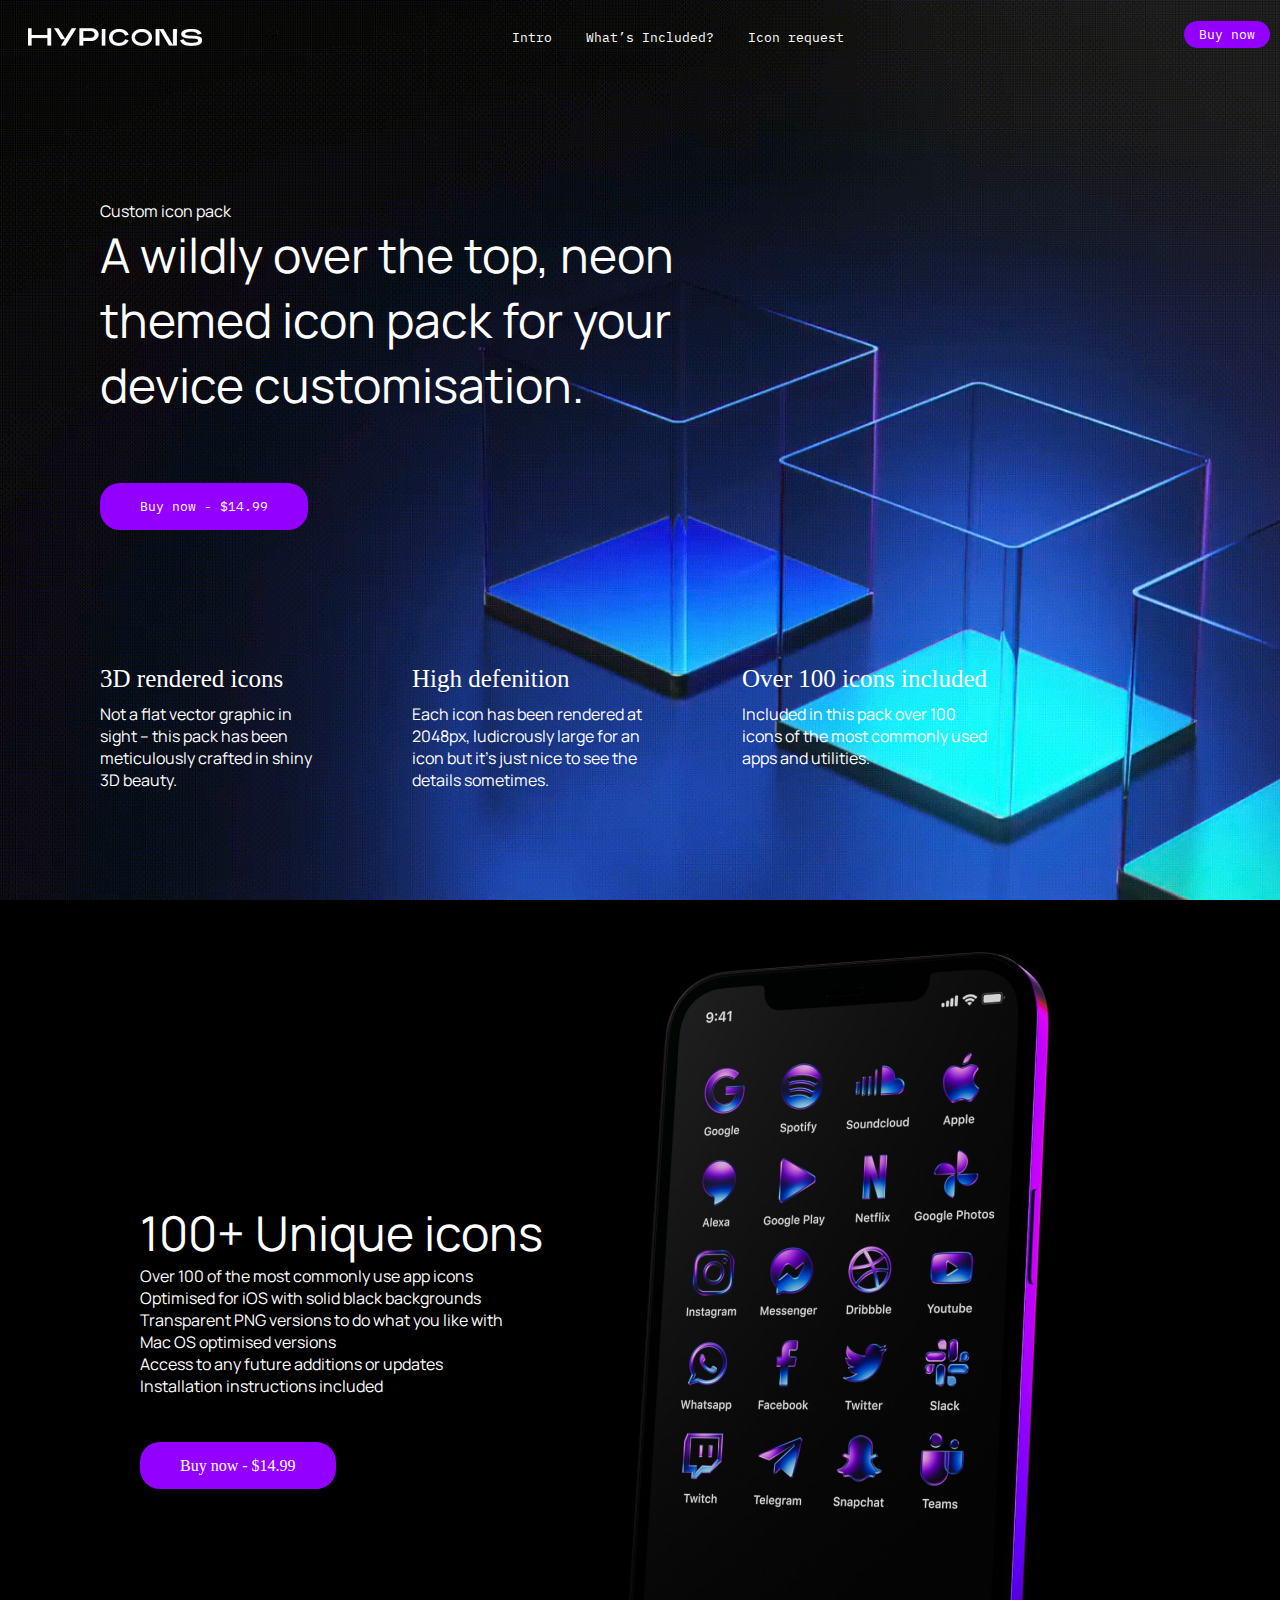
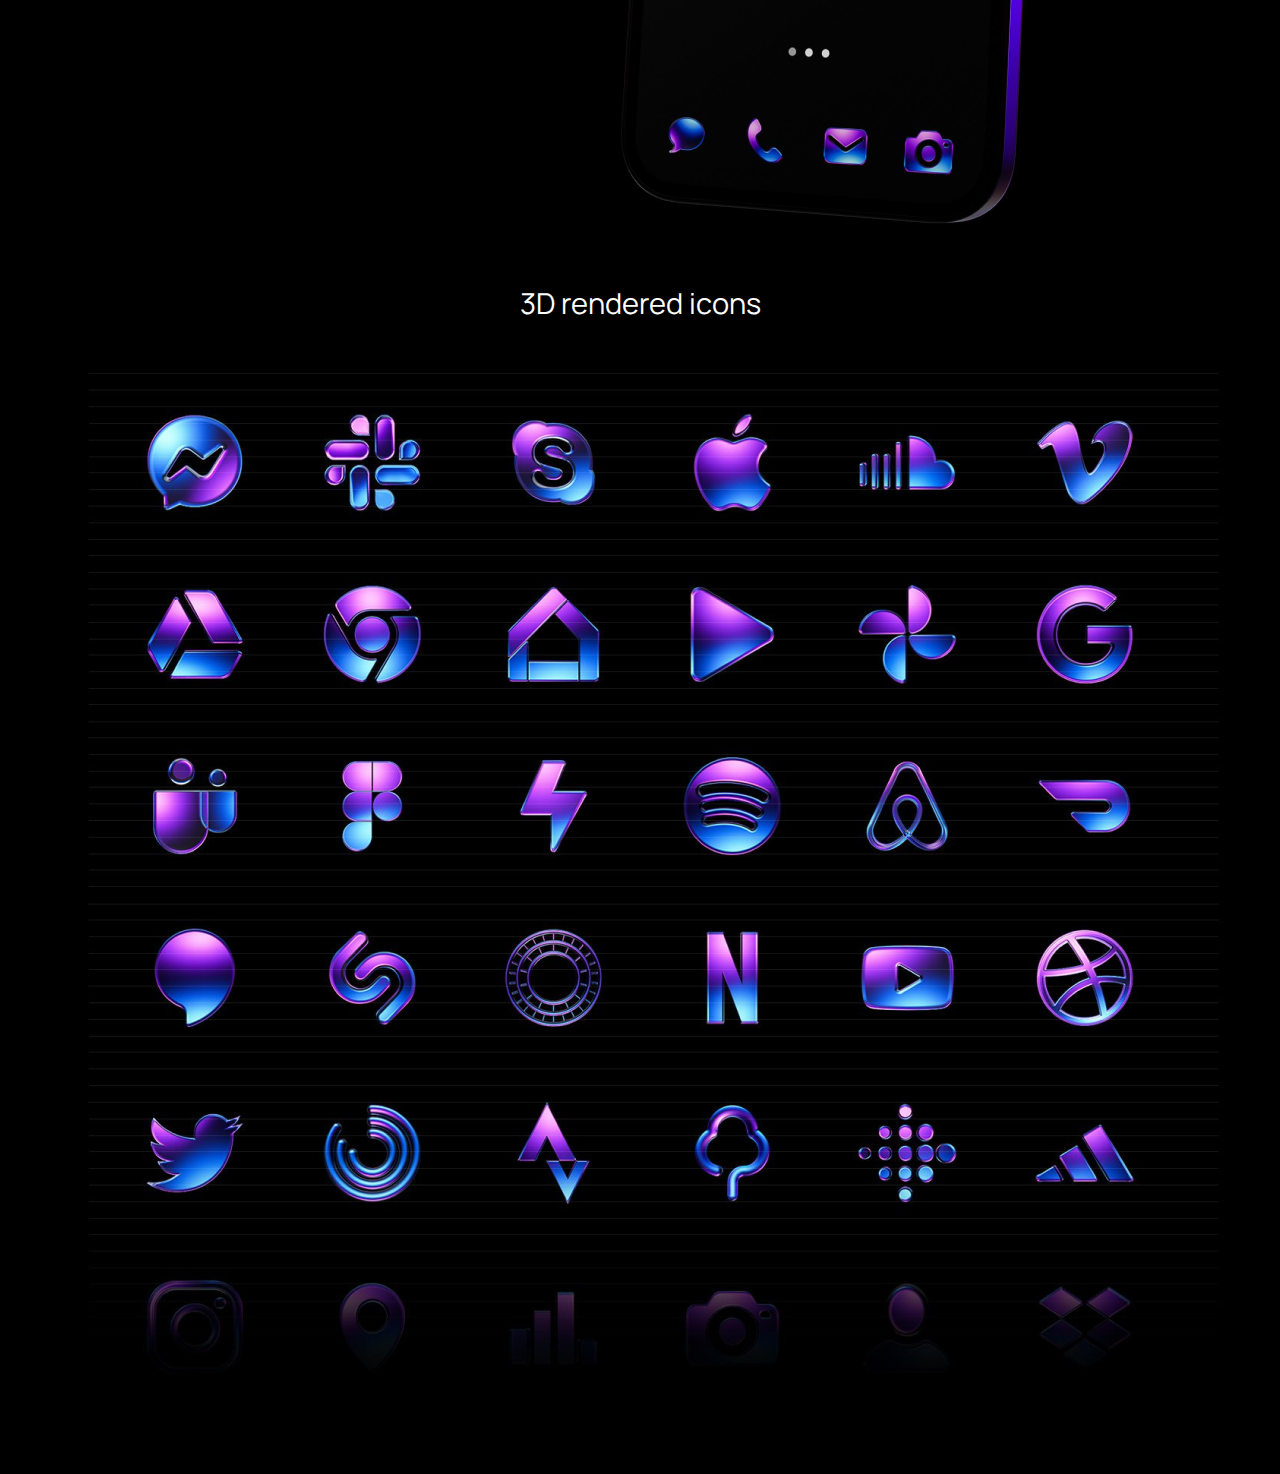
==== index.html @ 9ecaf879 "Add files via upload" ====
<!DOCTYPE html>
<html>
<head>
    <meta charset="utf-8">
    <title></title>
    <link rel="stylesheet" href="verstka_1.css">
    <link rel="preconnect" href="https://fonts.googleapis.com">
    <link rel="preconnect" href="https://fonts.gstatic.com" crossorigin>
    <link href="https://fonts.googleapis.com/css2?family=IBM+Plex+Mono:ital,wght@0,100;0,200;0,300;0,400;0,500;0,600;0,700;1,100;1,200;1,300;1,400;1,500;1,600;1,700&display=swap" rel="stylesheet">
    <link rel="preconnect" href="https://fonts.googleapis.com">
    <link rel="preconnect" href="https://fonts.gstatic.com" crossorigin>
    <link href="https://fonts.googleapis.com/css2?family=IBM+Plex+Mono:ital,wght@0,100;0,200;0,300;0,400;0,500;0,600;0,700;1,100;1,200;1,300;1,400;1,500;1,600;1,700&family=Manrope:wght@200..800&display=swap" rel="stylesheet">
</head>
<body>
<div class="header">
    <div class="header-line">
        <div class="pic">
            <img class="logo" src="logo.png">
        </div>
        <div class="header-buttons">
            <a class="button-main" href="@">Intro</a>
            <a class="button-main" href="@">What’s Included?</a>
            <a class="button-main" href="@">Icon request</a>
        </div>
        <div class="buy-now">
            <a class="button-buy" href="@">Buy now</a>
        </div>
    </div>
    <div class="header-text">
        <div class="title">
            Custom icon pack
        </div>
        <div class="text">
            A wildly over the top, neon <br> themed icon pack for your <br> device customisation.
        </div>
        <div class="text-button">
            <a class="buy-15" href="@">Buy now - $14.99</a>
        </div>
    </div>
    <div class="themes">
        <div class="theme-1">
            <div class="title-1">
                3D rendered icons
            </div>
            <div class="text-1">
                Not a flat vector graphic in <br> sight – this pack has been <br> meticulously crafted in shiny <br> 3D beauty.
            </div>
        </div>
        <div class="theme-2">
            <div class="title-2">
                High defenition
            </div>
            <div class="text-2">
                Each icon has been rendered at <br> 2048px, ludicrously large for an <br> icon but it's just nice to see the <br> details sometimes.
            </div>
        </div>
        <div class="theme-3">
            <div class="title-3">
                Over 100 icons included
            </div>
            <div class="text-3">
                Included in this pack over 100 <br> icons of the most commonly used <br> apps and utilities.
            </div>
        </div>
    </div>
</div>
<div class="unique-icons">
    <div class="icons-container">
        <div class="phone-text">
            <div class="icon-title">
                100+ Unique icons
            </div>
            <div class="icon-text">
                Over 100 of the most commonly use app icons <br>
                Optimised for iOS with solid black backgrounds <br>
                Transparent PNG versions to do what you like with <br>
                Mac OS optimised versions <br>
                Access to any future additions or updates <br>
                Installation instructions included
            </div>
            <div class="icon-button">
                <div class="buy-now-icon">
                    <a class="phone-button" href="@">Buy now - $14.99</a>
                </div>
            </div>
        </div>
        <div class="phone">
            <img class="icon-phone" src="phone.png">
        </div>
    </div>
</div>
<div class="icons-3D">
    <div class="title-3D">
        3D rendered icons
    </div>
    <div class="image-3D">
        <img class="icons-img" src="icons.png">
    </div>
</div>
</body>
</html>
---- verstka_1.css ----
*{
    margin:0;
    padding:0;
}
.header{
    background-image: url(background.png);
    background-repeat: no-repeat;
    height:100vh;
    background-size: cover;
    position: relative;
}
.header-line{
    display:flex;
}
.header-buttons{
    position: absolute;
    margin-left:40%;
    margin-top:28px;
}
.button-main{
    margin-right:30px;
    text-decoration: none;
    color:#fff;
    font-family: "IBM Plex Mono", monospace;
    font-size:13px; 
    font-weight:400px;
}
.logo{
    margin-top:28px;
    margin-left :28px;
}
.buy-now{
    position:absolute;right:10px;top:25px;
}
.button-buy{
    text-decoration: none;
    color:#fff;
    padding:5px 15px;
    background-color: #9400FF;
    font-family: "IBM Plex Mono", monospace;
    font-size:13px; 
    font-weight:400px;
    border-radius: 20px;
}
.header-text{
    color:#fff;
    margin-left:100px;
    margin-top: 150px;
}
.title{
    font-family: "Manrope", sans-serif;
    font-size:16px;
    font-weight:400px;
}
.text{
    font-size:48px;
    font-family: "Manrope", sans-serif;
    font-weight:400px;
}
.buy-15{
    font-family: "IBM Plex Mono", monospace;
    font-size:13px; 
    font-weight:400px;
    padding:15px 40px;
    background-color: #9400FF;
    border-radius: 20px;
    text-decoration: none;
    color:#fff;
    font-family: "IBM Plex Mono", monospace;    
}
.text-button{
    margin-top:80px;
}
.themes{
    display: flex;
    position: relative;
    color:#fff;
    font-weight:400px;
    margin-left:100px;
    margin-top:150px;
}
.theme-1{
    margin-right:100px;
}
.title-1{
    font-size:25px;
    margin-bottom:10px;
}
.text-1{
    font-family: "Manrope", sans-serif;
    font-weight:400px;
}
.theme-2{
    margin-right:100px;
}
.title-2{
    font-size:25px;
    margin-bottom:10px;
}
.text-2{
    font-family: "Manrope", sans-serif;
    font-weight:400px;
}
.theme-3{
    margin-right:100px;
}
.title-3{
    font-size:25px;
    margin-bottom:10px;
}
.text-3{
    font-family: "Manrope", sans-serif;
    font-weight:400px;
}
.unique-icons{
    background-image: url(backBlack.png);
    color:#fff;
    position: relative;
}
.phone{
    text-align: right;
    margin-right:150px;
}
.icon-phone{
    display: inline-block;
}
.phone-text{
    position: absolute;
    margin-left: 140px;
    margin-top:300px;
}
.icon-title{
    font-size:48px;
    font-weight:400px;
    font-family: "Manrope", sans-serif;
}
.icon-text{
    font-size:16px;
    font-weight:400px;
    font-family: "Manrope", sans-serif;
}
.icon-button{
    margin-top:60px;
}
.phone-button{
    text-decoration: none;
    color:#fff;
    padding:15px 40px;
    background-color:#9400FF;
    border-radius: 20px;
}
.icons-3D{
    background-color: #000;
    color:#fff;
    text-align: center;
}
.title-3D{
    font-size:29px;
    font-weight:400px;
    font-family: "Manrope", sans-serif;
}
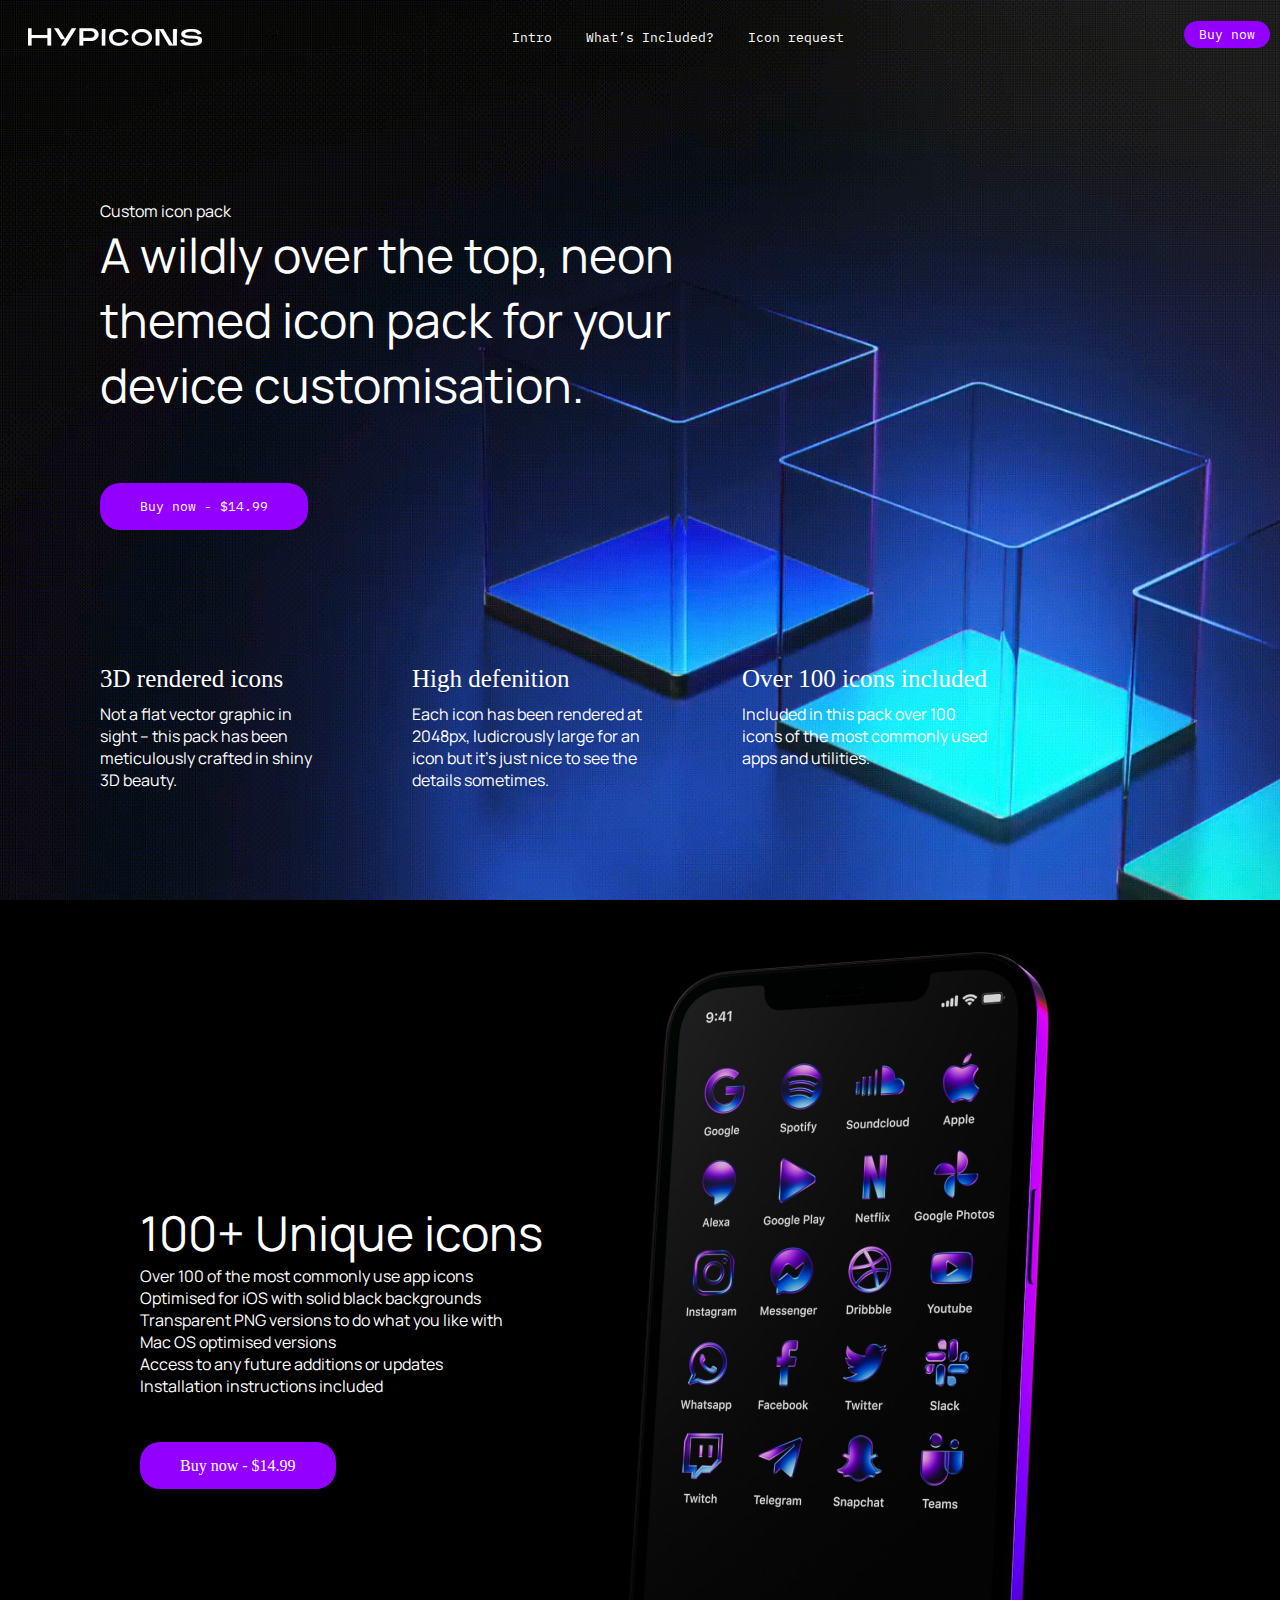
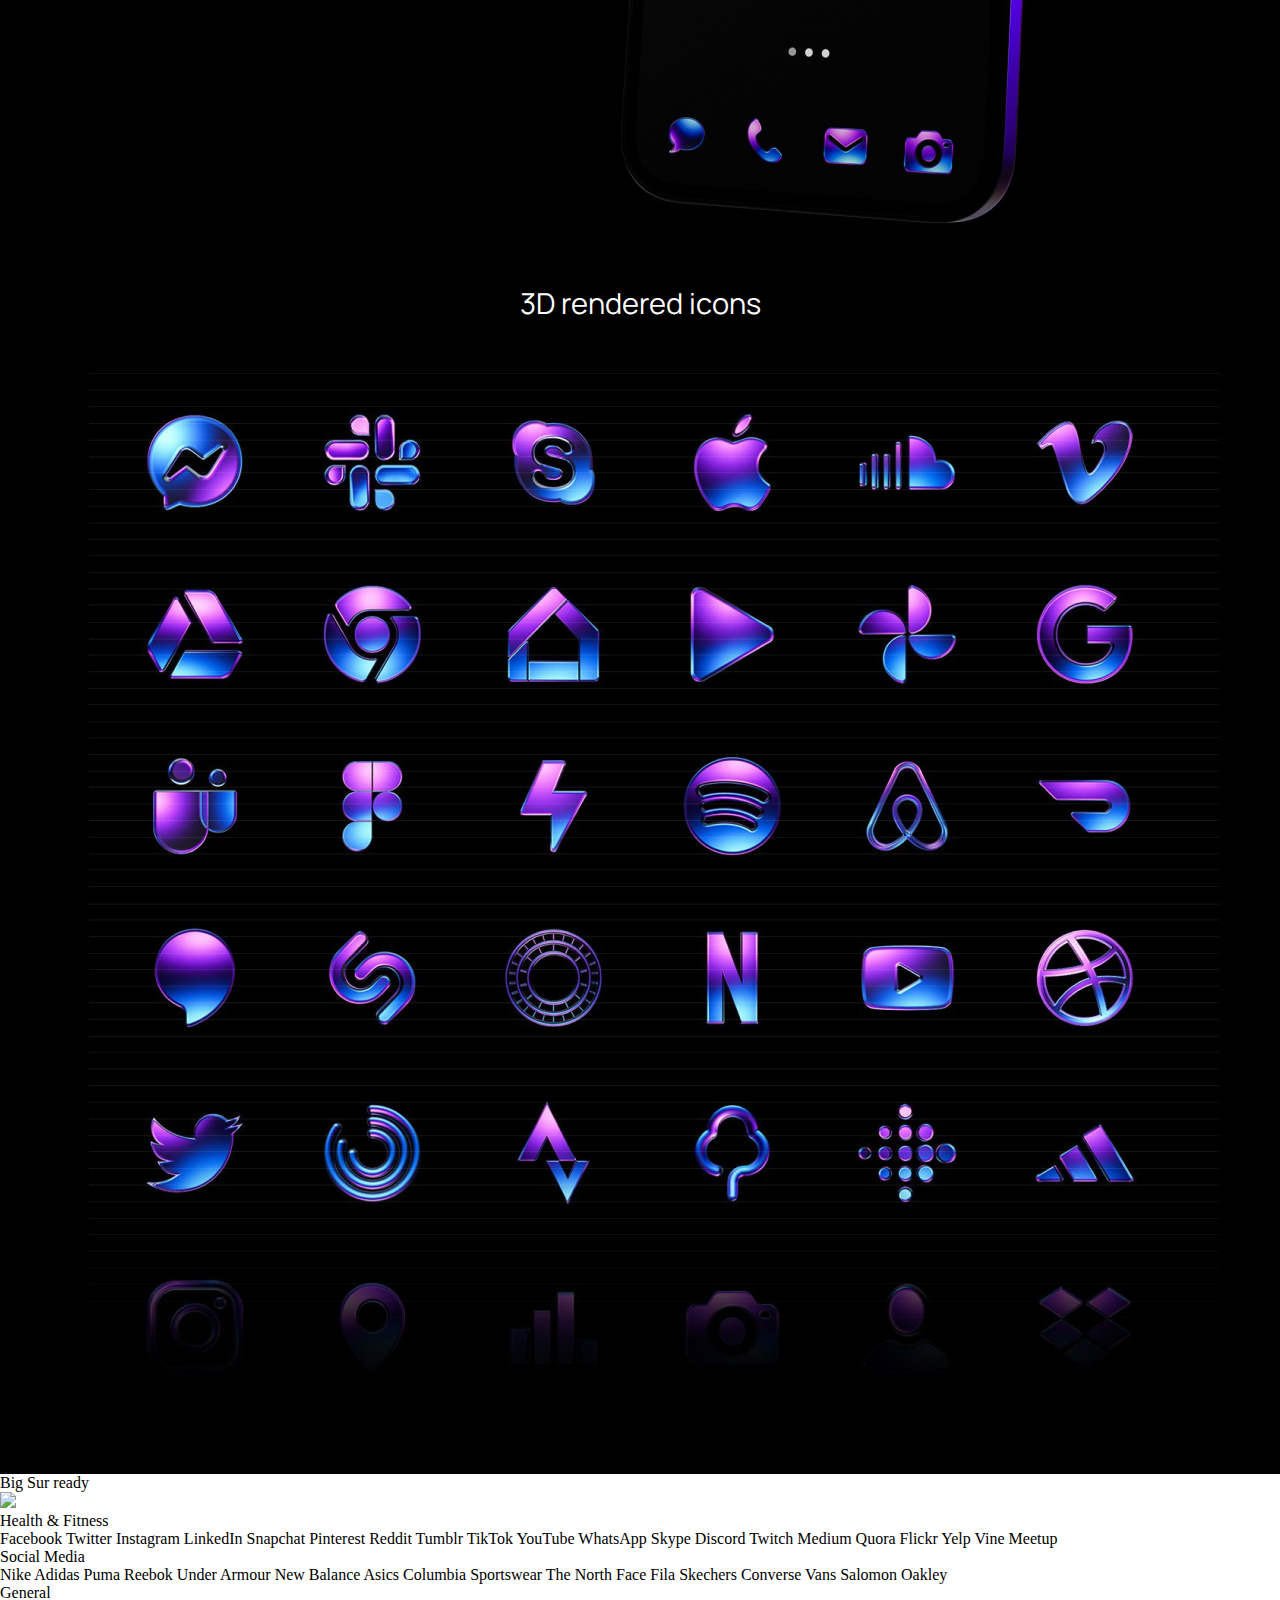
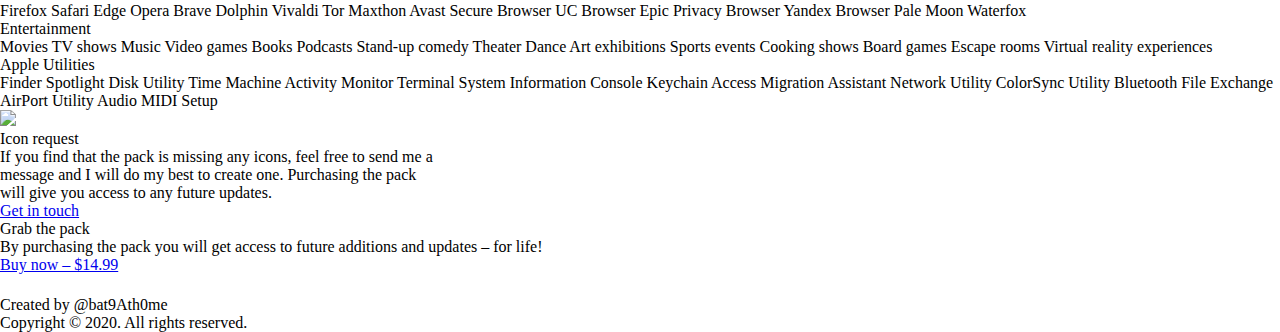
==== commit bfd74ce2: "Update index.html" ====
--- a/index.html
+++ b/index.html
@@ -97,5 +97,164 @@
         <img class="icons-img" src="icons.png">
     </div>
 </div>
+<div class="big-ready">
+    <div class="big-title">
+        Big Sur ready
+    </div>
+    <div class="big-icons">
+        <img class="big-image" src="apps.png">
+    </div>
+    <div class="pros">
+        <div class="titles">
+            <div class="pros-title">
+                Health & Fitness
+                <div class="pros-text-1">
+                    Facebook
+                    Twitter
+                    Instagram
+                    LinkedIn
+                    Snapchat
+                    Pinterest
+                    Reddit
+                    Tumblr
+                    TikTok
+                    YouTube
+                    WhatsApp
+                    Skype
+                    Discord
+                    Twitch
+                    Medium
+                    Quora
+                    Flickr
+                    Yelp
+                    Vine
+                    Meetup
+               </div>
+            </div>
+            <div class="pros-title">
+                Social Media
+                <div class="pros-text-1">
+                     Nike
+                     Adidas
+                     Puma
+                     Reebok
+                     Under Armour
+                     New Balance
+                     Asics
+                     Columbia Sportswear
+                     The North Face
+                     Fila
+                     Skechers
+                     Converse
+                     Vans
+                     Salomon
+                     Oakley
+                </div>
+            </div>
+            <div class="pros-title">
+                General
+                <div class="pros-text-1">
+                     Firefox
+                     Safari
+                     Edge
+                     Opera
+                     Brave
+                     Dolphin
+                     Vivaldi
+                     Tor
+                     Maxthon
+                     Avast Secure Browser
+                     UC Browser
+                     Epic Privacy Browser
+                     Yandex Browser
+                     Pale Moon
+                     Waterfox
+                </div>
+            </div>
+            <div class="pros-title">
+                Entertainment
+                <div class="pros-text-1">
+                     Movies
+                     TV shows
+                     Music
+                     Video games
+                     Books
+                     Podcasts
+                     Stand-up comedy
+                     Theater
+                     Dance
+                     Art exhibitions
+                     Sports events
+                     Cooking shows
+                     Board games
+                     Escape rooms
+                     Virtual reality experiences
+                </div>
+            </div>
+            <div class="pros-title">
+                Apple Utilities
+            <div class="pros-text-1">
+                     Finder
+                     Spotlight
+                     Disk Utility
+                     Time Machine
+                     Activity Monitor
+                     Terminal
+                     System Information
+                     Console
+                     Keychain Access
+                     Migration Assistant
+                     Network Utility
+                     ColorSync Utility
+                     Bluetooth File Exchange
+                     AirPort Utility
+                     Audio MIDI Setup
+            </div>
+            </div>
+        </div>
+    </div>
+</div>
+<div class="request">
+    <div class="request-dog">
+        <img class="dog" src="dog.png">
+    </div>
+    <div class="request-container">
+        <div class="request-title">
+            Icon request
+        </div>
+        <div class="request-text">
+            If you find that the pack is missing any icons, feel free to send me a <br> message and I will do my best to create one. Purchasing the pack <br> will give you access to any future updates.
+        </div>
+        <div class="request-button">
+            <a class="in-touch" href="@">Get in touch</a>
+        </div>
+    </div>
+</div>
+<div class="pack">
+    <div class="pack-container">
+        <div class="pack-title">
+            Grab the pack
+        </div>
+        <div class="pack-text">
+            By purchasing the pack you will get access to future additions and updates – for life!
+        </div>
+        <div class="pack-button">
+            <a class="pack-buy" href="@">Buy now – $14.99</a>
+        </div>
+    </div>
+</div>
+<div class="footer">
+    <div class="footer-container">
+        <div class="footer-image">
+            <img class="logo-footer"src="logo.png">
+        </div>
+        <div class="footer-text">
+            Created by <span class="tg">@bat9Ath0me</span>
+        </div>
+        <div class="footer-data">
+            Copyright © 2020. All rights reserved.
+        </div>
+    </div>
+</div>
 </body>
-</html>+</html>
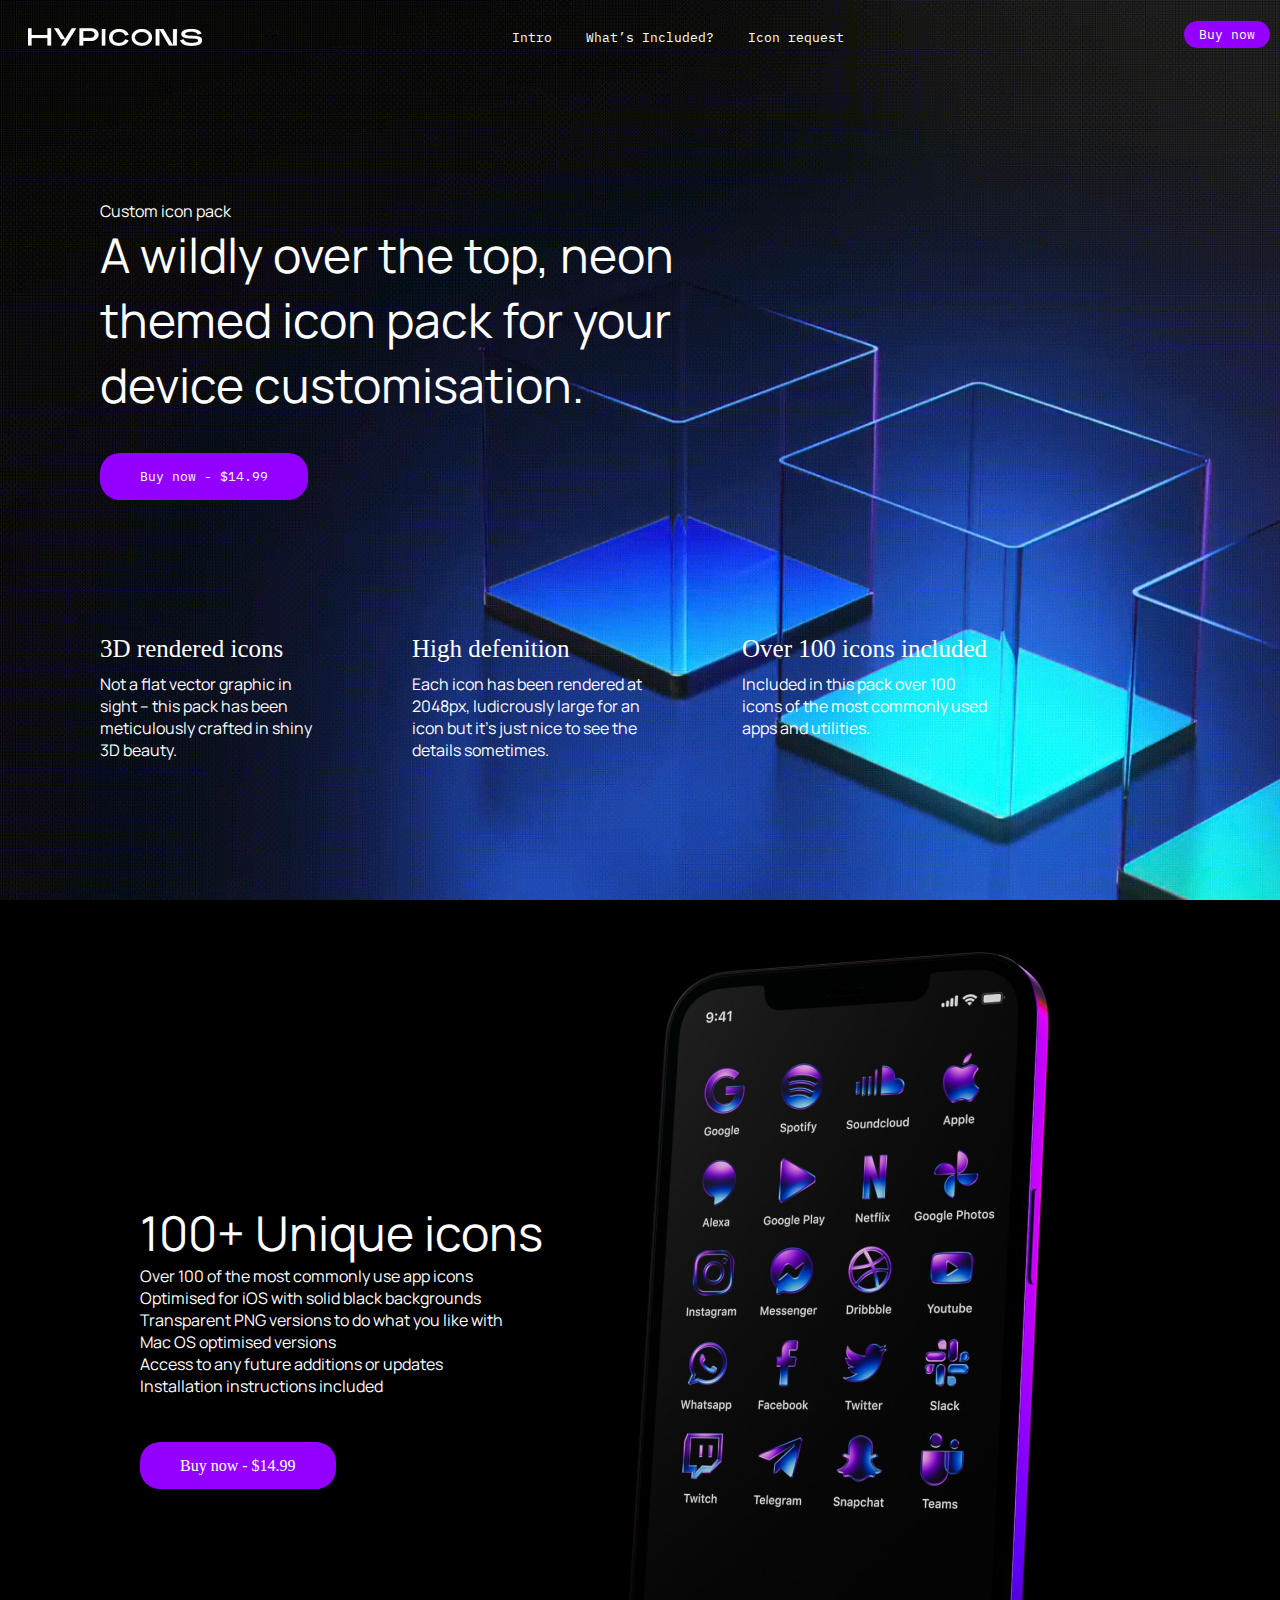
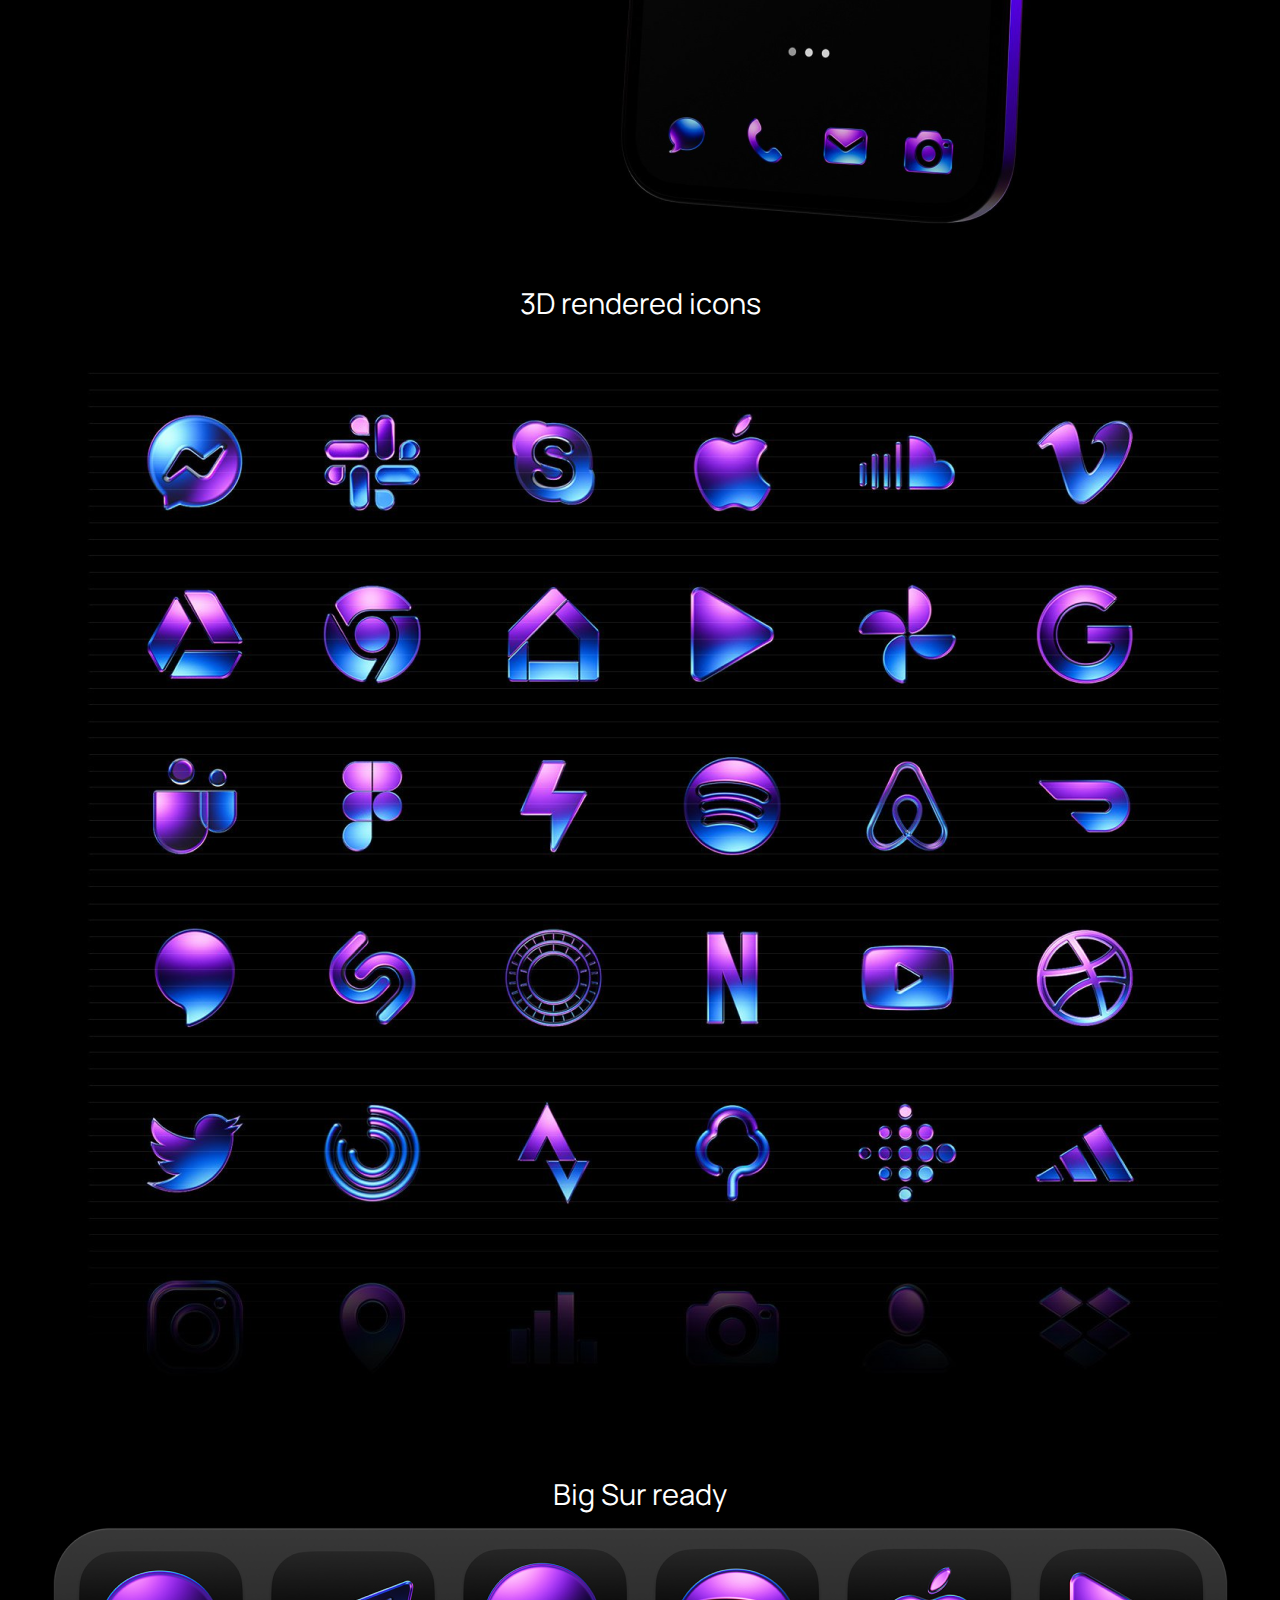
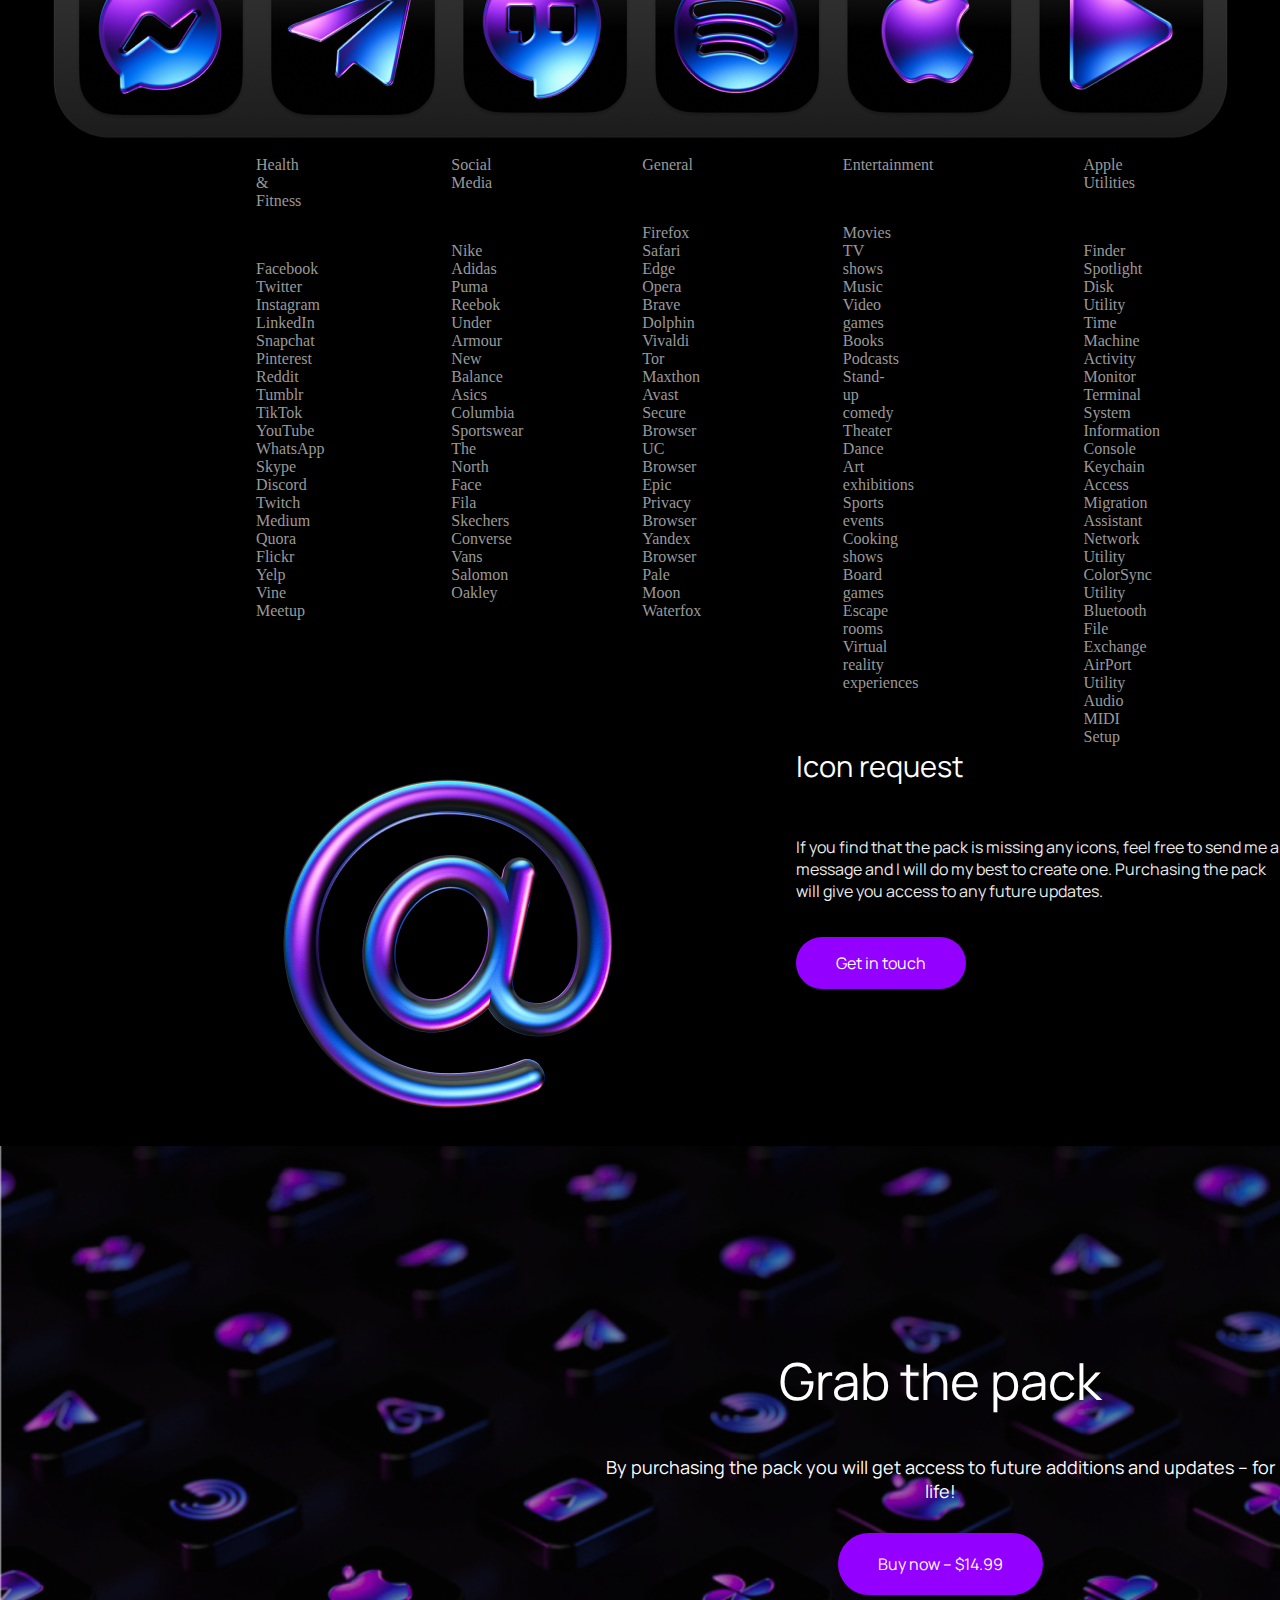
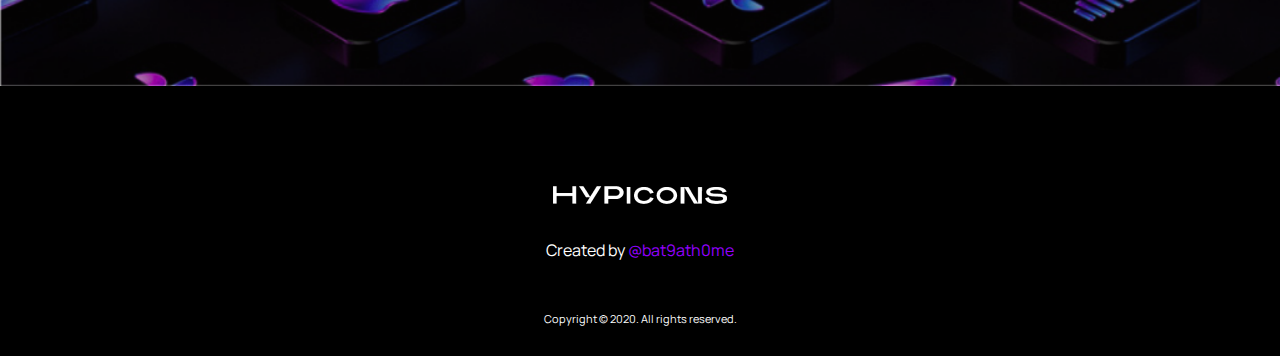
==== commit 07620e85: "Update index.html" ====
--- a/index.html
+++ b/index.html
@@ -249,7 +249,7 @@
             <img class="logo-footer"src="logo.png">
         </div>
         <div class="footer-text">
-            Created by <span class="tg">@bat9Ath0me</span>
+            Created by <span class="tg">@bat9ath0me</span>
         </div>
         <div class="footer-data">
             Copyright © 2020. All rights reserved.
--- a/verstka_1.css
+++ b/verstka_1.css
@@ -24,10 +24,14 @@
     font-family: "IBM Plex Mono", monospace;
     font-size:13px; 
     font-weight:400px;
+    transition: color 0.4s;
+}
+.button-main:hover{
+    color:#aaaaaa;
 }
 .logo{
     margin-top:28px;
-    margin-left :28px;
+    margin-left:28px;
 }
 .buy-now{
     position:absolute;right:10px;top:25px;
@@ -41,6 +45,10 @@
     font-size:13px; 
     font-weight:400px;
     border-radius: 20px;
+    transition: background-color 0.3s;
+}
+.button-buy:hover{
+    background-color:#6802b1;
 }
 .header-text{
     color:#fff;
@@ -56,6 +64,7 @@
     font-size:48px;
     font-family: "Manrope", sans-serif;
     font-weight:400px;
+    margin-bottom: 50px;
 }
 .buy-15{
     font-family: "IBM Plex Mono", monospace;
@@ -67,8 +76,13 @@
     text-decoration: none;
     color:#fff;
     font-family: "IBM Plex Mono", monospace;    
-}
-.text-button{
+    transition: background-color 0.3s;
+}
+.buy-15:hover{
+    background-color:#6802b1;
+}
+.text-but
+ton{
     margin-top:80px;
 }
 .themes{
@@ -148,6 +162,10 @@
     padding:15px 40px;
     background-color:#9400FF;
     border-radius: 20px;
+    transition: background-color 0.3s;
+}
+.phone-button:hover{
+    background-color:#6802b1;
 }
 .icons-3D{
     background-color: #000;
@@ -159,3 +177,129 @@
     font-weight:400px;
     font-family: "Manrope", sans-serif;
 }
+.big-ready{
+    background-color:#000;
+}
+.big-icons{
+    text-align: center;
+}
+.big-title{
+    text-align: center;
+    color:#fff;
+    font-family: "Manrope", sans-serif;
+    font-size:29px;
+}
+.pros{
+    color:#fff;
+    margin-left:20%;
+    
+}
+.titles{
+    display:flex;
+}
+.pros-title{
+    margin-right:150px;
+    color:#999999;
+}
+.pros-text-1{
+    width:20px;
+    margin-top:50px;
+}
+.request{
+    background-color:#000;
+    color:#fff;
+    display: flex;
+}
+.request-dog{
+    margin-left:250px;
+}
+.request-container{
+    position: relative;
+    font-family: "Manrope", sans-serif;
+    font-weight:400px;
+    margin-left:150px;
+}
+.request-title{
+    font-size:29px;
+    margin-bottom:50px;
+}
+.request-text{
+    color:#EBEBEB;
+    font-size:16px;
+}
+.request-button{
+    margin-top:50px;
+}
+.in-touch{
+    text-decoration: none;
+    color:#fff;
+    padding:15px 40px;
+    background-color:#9400FF;
+    border-radius: 120px;
+    transition: background-color 0.3s;
+}
+.in-touch:hover{
+    background-color:#6802b1;
+}
+.pack{
+    background-image: url(back-apps.png);
+    background-repeat: no-repeat;
+    height:60vh;
+    background-size: cover;
+    position: relative;
+    font-family: "Manrope", sans-serif;
+    font-weight:400px;
+}
+.pack-container{
+    text-align: center;
+    color:#fff;
+    position:absolute;
+    margin-left:600px;
+    margin-top:200px;
+}
+.pack-title{
+    font-size:51px;
+    margin-bottom:40px;
+}
+.pack-text{
+    font-size:18px;
+}
+.pack-button{
+    margin-top:50px;
+}
+.pack-buy{
+    color:#fff;
+    text-decoration: none;
+    padding:20px 40px;
+    background-color: #9400FF;
+    transition: backfround-color 0.3s;
+    border-radius: 60px;
+}
+.pack-buy:hover{
+    background-color:#6802b1;
+}
+.footer{
+    background-color:#000;
+    height:30vh;
+    position: relative;
+}
+.footer-container{
+    text-align: center;
+    font-family: "Manrope", sans-serif;
+    font-weight:400px;
+    color:#fff;
+}
+.logo-footer{
+    margin-top:100px;
+}
+.footer-text{
+    margin-top:30px;
+    font-size:16px;
+}
+.tg{
+    color:#9400FF;
+}
+.footer-data{
+    margin-top:50px;
+    font-size:11px;
+}
